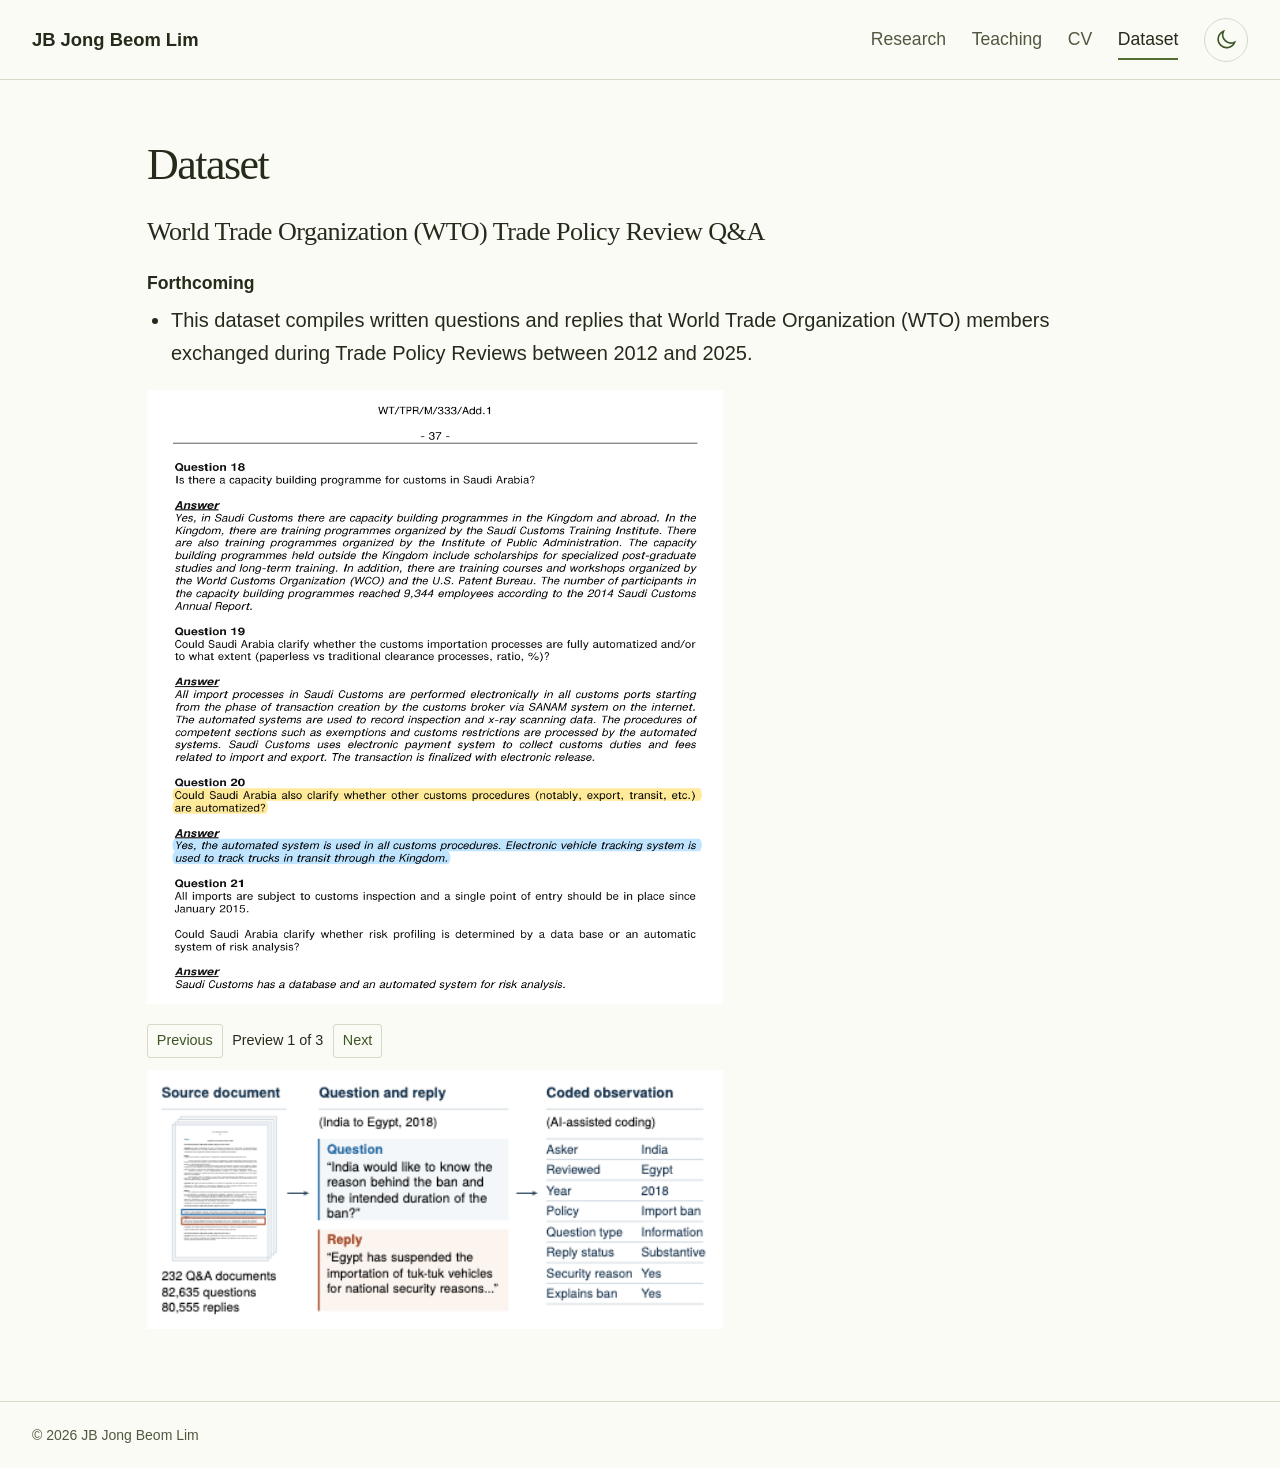
==== dataset.html @ 13c72afa "Publish updated academic website" ====
<!doctype html>
<html lang="en">
<head>
  <meta charset="utf-8">
  <meta name="viewport" content="width=device-width, initial-scale=1">
  <meta name="description" content="World Trade Organization (WTO) Trade Policy Review Q&amp;A, 2012–2025. A dataset by JB Jong Beom Lim.">
  <title>Dataset | JB Jong Beom Lim</title>
  <link rel="stylesheet" href="assets/style.css?v=c43c49ee652e">
  <link rel="icon" href="assets/favicon.svg" type="image/svg+xml">
  <script src="assets/site.js?v=20261109-dataset-carousel" defer></script>
</head>
<body>
  <a class="skip-link" href="#main">Skip to content</a>
  <header class="masthead"><div class="masthead-inner">
    <a class="site-name" href="index.html">JB Jong Beom Lim</a>
    <nav aria-label="Main navigation">
      <a href="research.html">Research</a>
      <a href="teaching.html">Teaching</a>
      <a href="files/cv.pdf" data-cv download="JB-Jong-Beom-Lim-CV.pdf">CV</a>
      <a href="dataset.html" aria-current="page">Dataset</a>
      <button type="button" class="theme-toggle" data-theme-toggle aria-label="Dark mode" aria-pressed="false" hidden>
        <svg class="theme-moon" viewBox="0 0 24 24" fill="none" stroke="currentColor" stroke-width="1.7" aria-hidden="true"><path d="M20.7 15A8.8 8.8 0 0 1 9 3.3 9 9 0 1 0 20.7 15Z"/></svg>
        <svg class="theme-sun" viewBox="0 0 24 24" fill="none" stroke="currentColor" stroke-width="1.7" stroke-linecap="round" aria-hidden="true"><circle cx="12" cy="12" r="4"/><path d="M12 2v2m0 16v2M2 12h2m16 0h2M5 5l1.5 1.5m11 11L19 19M5 19l1.5-1.5m11-11L19 5"/></svg>
      </button>
    </nav>
  </div></header>
  <div class="layout layout-content-only">
    <main id="main" class="content">
      <h1 id="dataset-heading">Dataset</h1>
      <article class="project dataset-project" id="wto-tpr-qa">
        <h2>World Trade Organization (WTO) Trade Policy Review Q&amp;A</h2>
        <p class="project-label"><strong>Forthcoming</strong></p>
        <ul class="dataset-description">
          <li>This dataset compiles written questions and replies that World Trade Organization (WTO) members exchanged during Trade Policy Reviews between 2012 and 2025.</li>
        </ul>
        <div class="dataset-gallery">
          <figure class="dataset-preview dataset-source">
            <a href="assets/wto-tpr-qa-preview.png">
              <img src="assets/wto-tpr-qa-preview.png" alt="Highlighted question and reply on customs automation from Saudi Arabia’s 2016 World Trade Organization (WTO) Trade Policy Review. Open the full-size image." width="998" height="1065" loading="lazy">
            </a>
          </figure>
          <div class="dataset-carousel" role="group" aria-label="Additional dataset previews" data-dataset-carousel>
            <div class="dataset-controls" data-preview-controls hidden>
              <button type="button" data-preview-previous>Previous</button>
              <span data-preview-position aria-live="polite"></span>
              <button type="button" data-preview-next>Next</button>
            </div>
            <figure class="dataset-preview">
              <a href="assets/wto-tpr-workflow.png">
                <img src="assets/wto-tpr-workflow.png" alt="Diagram showing an exchange between India and Egypt coded from a WTO source document." loading="lazy">
              </a>
            </figure>
            <figure class="dataset-preview">
              <a href="assets/wto-tpr-dashboard.png?v=6365d7401c93">
                <img src="assets/wto-tpr-dashboard.png?v=6365d7401c93" alt="Prototype dashboard with dataset totals and a chart of questions by year." loading="lazy">
              </a>
            </figure>
            <figure class="dataset-preview">
              <a href="assets/wto-tpr-explorer.jpg">
                <img src="assets/wto-tpr-explorer.jpg" alt="Prototype explorer with search, filters, and a table of WTO questions and reply status." width="1265" height="712" loading="lazy">
              </a>
            </figure>
          </div>
        </div>
      </article>
      <p id="cv-notice" class="notice" data-notice role="status" aria-live="polite"></p>
    </main>
  </div>
  <footer class="footer"><div>© 2026 JB Jong Beom Lim</div></footer>
</body>
</html>
---- assets/style.css ----
/* Shared styling for all pages. Change these variables to customize the palette. */
:root {
  --ink: #252b1b;
  --muted: #505840;
  --link: #3e5525;
  --accent: #556d32;
  --line: #d5dac8;
  --panel: #e8eddb;
  --paper: #fafbf5;
  --serif: Georgia, "Times New Roman", serif;
  --sans: -apple-system, BlinkMacSystemFont, "Segoe UI", Helvetica, Arial, sans-serif;
}
* { box-sizing: border-box; }
html { color-scheme: light; scroll-behavior: smooth; }
html[data-theme="dark"] {
  color-scheme: dark;
  --ink: #eef2e2;
  --muted: #c1caad;
  --link: #c3dc8c;
  --accent: #dcecae;
  --line: #566047;
  --panel: #303923;
  --paper: #1c2418;
}
body { margin: 0; color: var(--ink); background: var(--paper); font: 1.25rem/1.65 var(--sans); -webkit-font-smoothing: antialiased; }
a { color: var(--link); text-decoration-thickness: 1px; text-underline-offset: .2em; }
a:hover { color: var(--accent); }
a:focus-visible, summary:focus-visible, .theme-toggle:focus-visible { outline: 3px solid var(--link); outline-offset: 5px; border-radius: 2px; }
p { margin: 0 0 1.25rem; }
h1, h2, h3 { color: var(--ink); }
h1 { margin: -.15rem 0 1.5rem; font: 400 2.75rem/1.2 var(--serif); letter-spacing: -.035em; }
h2 { margin: 0 0 1.25rem; font: 400 1.75rem/1.3 var(--serif); letter-spacing: -.02em; }
h3 { margin: 0 0 .45rem; font: 600 1.25rem/1.45 var(--sans); }
.skip-link { position: absolute; z-index: 5; left: 1rem; top: -5rem; padding: .5rem 1rem; background: var(--paper); }
.skip-link:focus { top: 1rem; }
.masthead { border-bottom: 1px solid var(--line); }
.masthead-inner { max-width: 1280px; margin: auto; padding: 1.1rem 2rem; display: flex; justify-content: space-between; align-items: center; gap: 2rem; }
.site-name { color: var(--ink); text-decoration: none; font: 600 1.15rem/1.4 var(--sans); }
nav { display: flex; flex-wrap: wrap; align-items: center; gap: .65rem 1.6rem; }
nav a { color: var(--muted); text-decoration: none; padding: .25rem 0; font-size: 1.1rem; }
nav a[aria-current="page"] { color: var(--ink); box-shadow: 0 2px 0 var(--accent); }
.theme-toggle { border: 1px solid var(--line); border-radius: 50%; width: 2.75rem; height: 2.75rem; padding: .6rem; background: var(--paper); color: var(--link); cursor: pointer; }
.theme-toggle svg { display: block; width: 100%; height: 100%; }
.theme-toggle[aria-pressed="true"] { background: var(--panel); }
.theme-toggle[aria-pressed="false"] .theme-sun,
.theme-toggle[aria-pressed="true"] .theme-moon { display: none; }
.layout { max-width: 1280px; margin: auto; padding: 3.8rem 2rem 4.5rem; display: grid; grid-template-columns: 252px minmax(0, 1fr); column-gap: 3rem; min-height: calc(100vh - 151px); }
.layout-content-only { display: block; max-width: 1050px; }
.layout-research { max-width: 1280px; }
.layout-content-only .notice:empty { display: none; }
.profile { align-self: start; }
.monogram, .portrait { width: 252px; display: block; margin-bottom: 1.6rem; border-radius: 3px; }
.monogram { height: 258px; display: grid; place-items: center; background: var(--panel); color: var(--link); font: 400 4.5rem/1 var(--serif); letter-spacing: -.05em; }
.portrait { height: auto; }
.profile-name { display: block; color: var(--ink); font: 600 1.25rem/1.4 var(--sans); text-decoration: none; margin-bottom: .6rem; }
.profile-role, .profile-affiliation { color: var(--muted); font-size: 1.05rem; line-height: 1.6; margin: 0; }
.profile-links { border-top: 1px solid var(--line); margin-top: 1.4rem; padding-top: 1rem; display: grid; gap: .5rem; font-size: 1.05rem; }
.profile-links a { text-decoration: none; display: inline-flex; align-items: center; gap: .6rem; }
.icon { width: 18px; height: 18px; flex-shrink: 0; }
.notice { color: var(--muted); font-size: .875rem; margin-top: .65rem; }
.content { min-width: 0; }
.intro { font-size: 1.375rem; }
.teaching-content { font: 1.375rem/1.7 var(--sans); }
.teaching-content > h1 { font: 600 1.875rem/1.4 var(--sans); letter-spacing: 0; margin-bottom: 1.5rem; }
.teaching-entry { margin-bottom: 1.8rem; }
.teaching-entry h2 { font: inherit; font-weight: 600; letter-spacing: 0; margin: 0 0 .45rem; }
.teaching-entry p { margin: .25rem 0; }
.section { margin-top: 2.8rem; }
.section-heading { display: flex; flex-wrap: wrap; align-items: baseline; justify-content: space-between; gap: .35rem 1rem; margin-bottom: 1rem; }
.section-heading h2 { margin: 0; }
.small-link { font-size: 1.1rem; white-space: nowrap; text-decoration: none; }
.interest-list > div { padding: 1.2rem 0; border-bottom: 1px solid var(--line); }
.interest-list p { color: var(--muted); margin: 0; }
.contact p { margin-bottom: 0; }
.education-list { list-style: none; margin: 0; padding: 0; font-size: 1.0625rem; }
.education-list li + li { margin-top: .35rem; }
@media (min-width: 1200px) {
  .layout-home { max-width: 1360px; padding-right: 1rem; }
}
@media (min-width: 1312px) {
  .education-list { font-size: 1.125rem; }
}
.project-list, .recognition-list, .writings-list { margin: 0; padding-inline-start: 1.5rem; }
.project-list > li::marker { font-weight: 600; }
.project + .project, .research-preview + .research-preview { margin-top: 1.5rem; }
.project-label, .recognition-list { font-size: 1.1rem; margin-bottom: .35rem; }
.writings-list li + li { margin-top: .5rem; }
.project h4 { color: var(--ink); font: 600 1.28rem/1.45 var(--sans); margin: 0 0 .4rem; }
.coauthors { font-weight: 400; }
.theme-heading { color: var(--link); font: 700 1.4rem/1.4 var(--sans); margin: 0 0 1.25rem; letter-spacing: -.02em; }
.updates { padding-left: 1.25rem; }
.updates li { padding-left: .2rem; margin-bottom: .65rem; }
.research-preview h3 a { text-decoration: none; }
.project > p:not(.project-label) { margin-bottom: .75rem; }
.dataset-project { container-type: inline-size; }
.dataset-project > h2 { font-size: clamp(1rem, 2.65cqi, 1.75rem); }
.dataset-gallery {
  display: grid;
  gap: 1.25rem;
  max-width: 43rem;
  margin-top: 1.25rem;
}
.dataset-description { margin: 0; padding-inline-start: 1.5rem; }
.dataset-preview { margin: 0; }
.dataset-preview a { display: block; max-width: 36rem; }
.dataset-preview img { display: block; width: 100%; height: auto; }
.dataset-carousel .dataset-preview + .dataset-preview { margin-top: 1.25rem; }
.dataset-controls:not([hidden]) {
  display: flex;
  flex-wrap: wrap;
  align-items: center;
  gap: .6rem;
  margin-bottom: .75rem;
  font-size: .9rem;
}
.dataset-controls button {
  padding: .25rem .55rem;
  border: 1px solid var(--line);
  border-radius: 3px;
  background: var(--paper);
  color: var(--link);
  font: inherit;
  cursor: pointer;
}
.dataset-carousel .dataset-preview[hidden] + .dataset-preview { margin-top: 0; }
details { margin-top: .5rem; }
summary { color: var(--link); cursor: pointer; width: fit-content; font-size: 1.1rem; padding: .25rem 0; }
.abstract { border-left: 2px solid var(--line); padding: .5rem 0 .1rem 1.2rem; margin: .6rem 0; }
.abstract p { margin-bottom: .4rem; }
.cv-entry { padding: 1rem 0; border-bottom: 1px solid var(--line); }
.cv-entry:first-of-type { padding-top: 0; }
.cv-entry p { margin: .15rem 0; }
.button-link { display: inline-block; border: 1px solid var(--link); padding: .45rem 1rem; text-decoration: none; border-radius: 3px; }
.footer { border-top: 1px solid var(--line); color: var(--muted); font-size: .875rem; }
.footer > div { max-width: 1280px; margin: auto; padding: 1.35rem 2rem; }
@media (max-width: 900px) {
  .layout { column-gap: 2.5rem; grid-template-columns: 220px minmax(0, 1fr); }
  .monogram, .portrait { width: 220px; }
  .monogram { height: 225px; }
}
@media (max-width: 700px) {
  .masthead-inner { padding: 1rem 1.3rem; gap: 1rem; flex-wrap: wrap; }
  nav { gap: .65rem 1.2rem; }
  .layout { display: block; padding: 2rem 1.3rem 3rem; }
  .profile { display: grid; grid-template-columns: 116px minmax(0, 1fr); column-gap: 1rem; margin-bottom: 2.5rem; padding-bottom: 1.6rem; border-bottom: 1px solid var(--line); }
  .monogram, .portrait { grid-column: 1; grid-row: 1 / 4; width: 116px; margin: 0; font-size: 2.4rem; }
  .monogram { height: 116px; }
  .profile-name { grid-column: 2; margin: 0 0 .15rem; }
  .profile-role, .profile-affiliation { grid-column: 2; }
  .profile-links { grid-column: 1 / -1; display: flex; flex-wrap: wrap; gap: .5rem 1.5rem; border: 0; margin-top: 1rem; padding: 0; }
  h1 { font-size: 2.3rem; }
  .footer > div { padding: 1.2rem 1.3rem; }
}
@media (max-width: 360px) {
  .masthead-inner { flex-wrap: wrap; }
  .profile { grid-template-columns: 92px minmax(0, 1fr); }
  .monogram, .portrait { width: 92px; }
  .monogram { height: 92px; }
}
@media (prefers-reduced-motion: reduce) { html { scroll-behavior: auto; } }
@media print {
  .masthead, .profile, .footer { display: none; }
  .layout { display: block; padding: 0; min-height: 0; }
  .content { max-width: none; }
  html[data-theme="dark"] { color-scheme: light; --ink: #000; --muted: #444; --link: #3e5525; --accent: #556d32; --paper: #fff; --line: #ccc; }
}

.teaching-list { padding-left: 1.25rem; }
.teaching-entry > ul { padding-left: 1.4rem; margin-top: .35rem; list-style-type: circle; }
.teaching-entry > ul > li { margin: .25rem 0; }
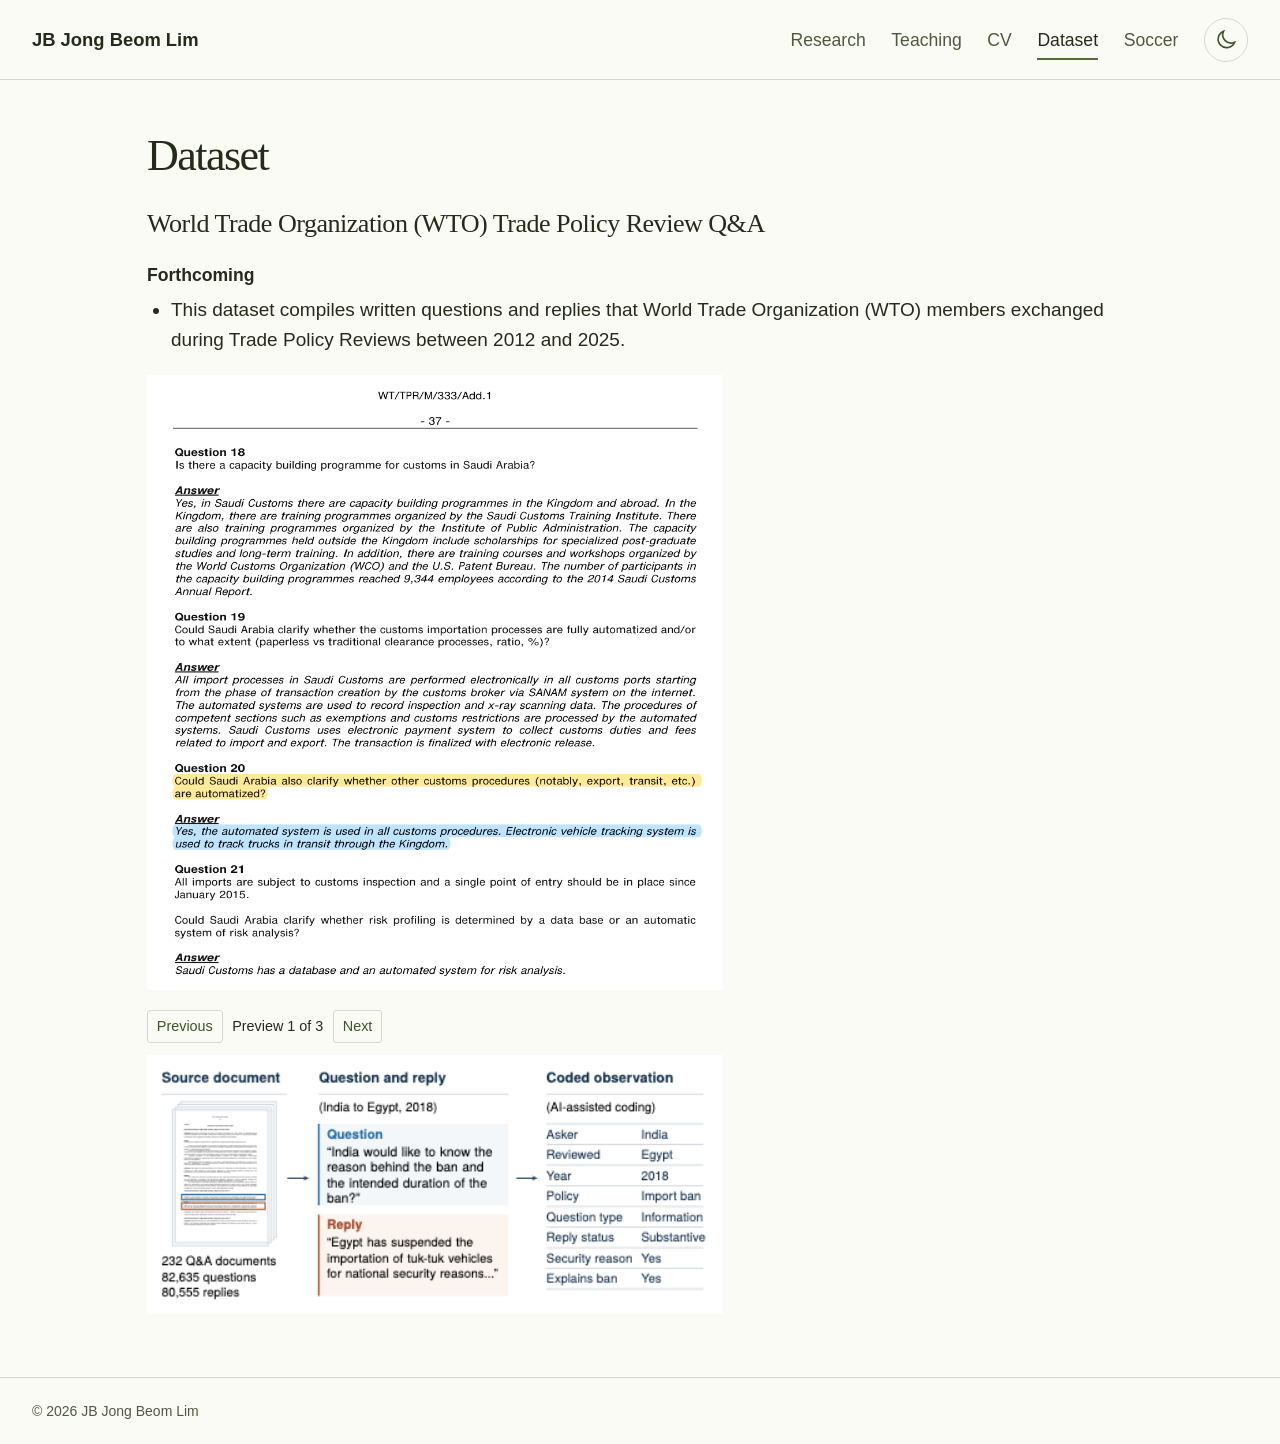
==== commit 23b46321: "Publish Soccer page and site navigation" ====
--- a/dataset.html
+++ b/dataset.html
@@ -5,7 +5,7 @@
   <meta name="viewport" content="width=device-width, initial-scale=1">
   <meta name="description" content="World Trade Organization (WTO) Trade Policy Review Q&amp;A, 2012–2025. A dataset by JB Jong Beom Lim.">
   <title>Dataset | JB Jong Beom Lim</title>
-  <link rel="stylesheet" href="assets/style.css?v=c43c49ee652e">
+  <link rel="stylesheet" href="assets/style.css?v=6019724e419f">
   <link rel="icon" href="assets/favicon.svg" type="image/svg+xml">
   <script src="assets/site.js?v=20261109-dataset-carousel" defer></script>
 </head>
@@ -18,6 +18,7 @@
       <a href="teaching.html">Teaching</a>
       <a href="files/cv.pdf" data-cv download="JB-Jong-Beom-Lim-CV.pdf">CV</a>
       <a href="dataset.html" aria-current="page">Dataset</a>
+      <a href="soccer.html">Soccer</a>
       <button type="button" class="theme-toggle" data-theme-toggle aria-label="Dark mode" aria-pressed="false" hidden>
         <svg class="theme-moon" viewBox="0 0 24 24" fill="none" stroke="currentColor" stroke-width="1.7" aria-hidden="true"><path d="M20.7 15A8.8 8.8 0 0 1 9 3.3 9 9 0 1 0 20.7 15Z"/></svg>
         <svg class="theme-sun" viewBox="0 0 24 24" fill="none" stroke="currentColor" stroke-width="1.7" stroke-linecap="round" aria-hidden="true"><circle cx="12" cy="12" r="4"/><path d="M12 2v2m0 16v2M2 12h2m16 0h2M5 5l1.5 1.5m11 11L19 19M5 19l1.5-1.5m11-11L19 5"/></svg>
--- a/assets/style.css
+++ b/assets/style.css
@@ -22,7 +22,7 @@
   --panel: #303923;
   --paper: #1c2418;
 }
-body { margin: 0; color: var(--ink); background: var(--paper); font: 1.25rem/1.65 var(--sans); -webkit-font-smoothing: antialiased; }
+body { margin: 0; color: var(--ink); background: var(--paper); font: 1.1875rem/1.6 var(--sans); -webkit-font-smoothing: antialiased; }
 a { color: var(--link); text-decoration-thickness: 1px; text-underline-offset: .2em; }
 a:hover { color: var(--accent); }
 a:focus-visible, summary:focus-visible, .theme-toggle:focus-visible { outline: 3px solid var(--link); outline-offset: 5px; border-radius: 2px; }
@@ -38,15 +38,16 @@
 .site-name { color: var(--ink); text-decoration: none; font: 600 1.15rem/1.4 var(--sans); }
 nav { display: flex; flex-wrap: wrap; align-items: center; gap: .65rem 1.6rem; }
 nav a { color: var(--muted); text-decoration: none; padding: .25rem 0; font-size: 1.1rem; }
+.soccer-ball { width: 1em; height: 1em; vertical-align: -.15em; }
 nav a[aria-current="page"] { color: var(--ink); box-shadow: 0 2px 0 var(--accent); }
 .theme-toggle { border: 1px solid var(--line); border-radius: 50%; width: 2.75rem; height: 2.75rem; padding: .6rem; background: var(--paper); color: var(--link); cursor: pointer; }
 .theme-toggle svg { display: block; width: 100%; height: 100%; }
 .theme-toggle[aria-pressed="true"] { background: var(--panel); }
 .theme-toggle[aria-pressed="false"] .theme-sun,
 .theme-toggle[aria-pressed="true"] .theme-moon { display: none; }
-.layout { max-width: 1280px; margin: auto; padding: 3.8rem 2rem 4.5rem; display: grid; grid-template-columns: 252px minmax(0, 1fr); column-gap: 3rem; min-height: calc(100vh - 151px); }
+.layout { max-width: 1280px; margin: auto; padding: 3.25rem 2rem 4rem; display: grid; grid-template-columns: 252px minmax(0, 1fr); column-gap: 2.5rem; min-height: calc(100vh - 151px); }
 .layout-content-only { display: block; max-width: 1050px; }
-.layout-research { max-width: 1280px; }
+.layout-research, .layout-teaching { max-width: 1280px; }
 .layout-content-only .notice:empty { display: none; }
 .profile { align-self: start; }
 .monogram, .portrait { width: 252px; display: block; margin-bottom: 1.6rem; border-radius: 3px; }
@@ -59,37 +60,55 @@
 .icon { width: 18px; height: 18px; flex-shrink: 0; }
 .notice { color: var(--muted); font-size: .875rem; margin-top: .65rem; }
 .content { min-width: 0; }
-.intro { font-size: 1.375rem; }
-.teaching-content { font: 1.375rem/1.7 var(--sans); }
+.intro { font-size: 1.25rem; }
+.layout-research .intro { font-size: 1.1875rem; }
+.teaching-content { font: 1.25rem/1.6 var(--sans); }
 .teaching-content > h1 { font: 600 1.875rem/1.4 var(--sans); letter-spacing: 0; margin-bottom: 1.5rem; }
 .teaching-entry { margin-bottom: 1.8rem; }
 .teaching-entry h2 { font: inherit; font-weight: 600; letter-spacing: 0; margin: 0 0 .45rem; }
 .teaching-entry p { margin: .25rem 0; }
-.section { margin-top: 2.8rem; }
+.section { margin-top: 2.4rem; }
 .section-heading { display: flex; flex-wrap: wrap; align-items: baseline; justify-content: space-between; gap: .35rem 1rem; margin-bottom: 1rem; }
 .section-heading h2 { margin: 0; }
 .small-link { font-size: 1.1rem; white-space: nowrap; text-decoration: none; }
 .interest-list > div { padding: 1.2rem 0; border-bottom: 1px solid var(--line); }
 .interest-list p { color: var(--muted); margin: 0; }
 .contact p { margin-bottom: 0; }
-.education-list { list-style: none; margin: 0; padding: 0; font-size: 1.0625rem; }
+.education-list, .research-preview h3 { font-size: 1.0625rem; }
 .education-list li + li { margin-top: .35rem; }
 @media (min-width: 1200px) {
   .layout-home { max-width: 1360px; padding-right: 1rem; }
 }
 @media (min-width: 1312px) {
-  .education-list { font-size: 1.125rem; }
-}
-.project-list, .recognition-list, .writings-list { margin: 0; padding-inline-start: 1.5rem; }
+  .education-list, .research-preview h3 { font-size: 1.125rem; }
+}
+.education-list, .project-list, .recognition-list, .writings-list { margin: 0; padding-inline-start: 1.5rem; }
 .project-list > li::marker { font-weight: 600; }
-.project + .project, .research-preview + .research-preview { margin-top: 1.5rem; }
+.project + .project { margin-top: 1.5rem; }
 .project-label, .recognition-list { font-size: 1.1rem; margin-bottom: .35rem; }
 .writings-list li + li { margin-top: .5rem; }
 .project h4 { color: var(--ink); font: 600 1.28rem/1.45 var(--sans); margin: 0 0 .4rem; }
 .coauthors { font-weight: 400; }
 .theme-heading { color: var(--link); font: 700 1.4rem/1.4 var(--sans); margin: 0 0 1.25rem; letter-spacing: -.02em; }
+.research-work > h2 { font-size: 1.875rem; }
+.research-work .theme-heading { font-size: 1.5rem; }
+.research-work .project h4 { font-size: 1.25rem; }
+.research-work .project-label,
+.research-work .recognition-list,
+.research-work summary { font-size: 1.1rem; }
+@media (min-width: 701px) {
+  .layout-research .intro, .teaching-content > p { max-width: 78ch; }
+  .teaching-content > h1 { font: 400 1.875rem/1.3 var(--serif); letter-spacing: -.02em; }
+  .teaching-list { margin-block: 0; }
+  .teaching-entry { margin-bottom: 1.4rem; }
+}
+@media (min-width: 1100px) {
+  .layout-research, .layout-teaching { padding-inline: 1.25rem; }
+}
 .updates { padding-left: 1.25rem; }
 .updates li { padding-left: .2rem; margin-bottom: .65rem; }
+.research-preview + .research-preview { margin-top: .45rem; }
+.research-preview h3 { margin: 0; }
 .research-preview h3 a { text-decoration: none; }
 .project > p:not(.project-label) { margin-bottom: .75rem; }
 .dataset-project { container-type: inline-size; }
@@ -139,20 +158,44 @@
   .monogram { height: 225px; }
 }
 @media (max-width: 700px) {
-  .masthead-inner { padding: 1rem 1.3rem; gap: 1rem; flex-wrap: wrap; }
-  nav { gap: .65rem 1.2rem; }
-  .layout { display: block; padding: 2rem 1.3rem 3rem; }
+  body { font-size: 1.0625rem; line-height: 1.55; }
+  .masthead-inner { position: relative; padding: .75rem 1rem; gap: .35rem; flex-direction: column; align-items: stretch; }
+  .site-name { display: flex; align-items: center; min-height: 2.75rem; margin-inline-end: 3.25rem; }
+  .masthead nav { gap: .25rem .5rem; justify-content: space-between; }
+  .masthead nav a { display: inline-flex; align-items: center; min-height: 2.75rem; font-size: 1rem; }
+  .theme-toggle { position: absolute; inset-block-start: .75rem; inset-inline-end: 1rem; }
+  .layout { display: block; padding: 1.5rem 1rem 2.5rem; }
+  .content { overflow-wrap: anywhere; }
+  .intro, .layout-research .intro, .teaching-content { font-size: 1.0625rem; line-height: 1.55; }
+  .intro, .teaching-content > p { margin-bottom: 1rem; }
+  .section { margin-top: 2rem; }
+  .layout-content-only .section { margin-top: 1.5rem; }
+  .layout-content-only h1, .layout-research h2, .teaching-content > h1 { font: 400 1.5rem/1.3 var(--serif); letter-spacing: -.02em; margin-bottom: .8rem; }
+  .research-work .theme-heading { font-size: 1.1875rem; margin-bottom: .65rem; }
+  .research-work .project h4, .teaching-content .teaching-entry h2, .dataset-project > h2 { font: 600 1.0625rem/1.45 var(--sans); letter-spacing: 0; margin-bottom: .4rem; }
+  .project + .project { margin-top: 1rem; }
+  .teaching-list { margin-block: 0; }
+  .teaching-entry { margin-bottom: .8rem; }
+  .teaching-entry > ul { margin-bottom: 0; }
+  .dataset-project > h2 { font-size: 1.125rem; }
+  .research-work .project-label, .research-work .recognition-list, .dataset-description { font-size: 1rem; }
+  summary, .dataset-controls button { min-height: 2.75rem; }
+  summary { padding-block: .45rem; }
+  .research-work summary { font-size: 1rem; }
+  .dataset-gallery { grid-template-columns: minmax(0, 1fr); gap: .75rem; margin-top: .75rem; }
   .profile { display: grid; grid-template-columns: 116px minmax(0, 1fr); column-gap: 1rem; margin-bottom: 2.5rem; padding-bottom: 1.6rem; border-bottom: 1px solid var(--line); }
   .monogram, .portrait { grid-column: 1; grid-row: 1 / 4; width: 116px; margin: 0; font-size: 2.4rem; }
   .monogram { height: 116px; }
   .profile-name { grid-column: 2; margin: 0 0 .15rem; }
   .profile-role, .profile-affiliation { grid-column: 2; }
   .profile-links { grid-column: 1 / -1; display: flex; flex-wrap: wrap; gap: .5rem 1.5rem; border: 0; margin-top: 1rem; padding: 0; }
-  h1 { font-size: 2.3rem; }
   .footer > div { padding: 1.2rem 1.3rem; }
 }
 @media (max-width: 360px) {
-  .masthead-inner { flex-wrap: wrap; }
+  .masthead-inner { padding-inline: .5rem; }
+  .theme-toggle { inset-inline-end: .5rem; }
+  .masthead nav { column-gap: .125rem; }
+  .masthead nav a { font-size: .875rem; }
   .profile { grid-template-columns: 92px minmax(0, 1fr); }
   .monogram, .portrait { width: 92px; }
   .monogram { height: 92px; }
@@ -168,3 +211,41 @@
 .teaching-list { padding-left: 1.25rem; }
 .teaching-entry > ul { padding-left: 1.4rem; margin-top: .35rem; list-style-type: circle; }
 .teaching-entry > ul > li { margin: .25rem 0; }
+
+/* Soccer photo gallery. */
+.soccer-gallery {
+  display: grid;
+  grid-template-columns: repeat(2, minmax(0, 1fr));
+  gap: .75rem;
+  list-style: none;
+  margin: 0;
+  padding: 0;
+}
+.soccer-gallery img {
+  display: block;
+  width: 100%;
+  height: auto;
+  aspect-ratio: 1;
+  object-fit: cover;
+  border-radius: 3px;
+}
+.soccer-gallery figure { position: relative; margin: 0; }
+.soccer-gallery figure:focus-visible { outline: 2px solid var(--link); outline-offset: 2px; }
+.soccer-gallery figcaption { padding: .35rem .5rem; font-size: .875rem; line-height: 1.35; }
+@media (hover: hover) {
+  .soccer-gallery figcaption {
+    position: absolute;
+    inset: auto 0 0;
+    border-radius: 0 0 3px 3px;
+    background: rgb(0 0 0 / .8);
+    color: #fff;
+    opacity: 0;
+  }
+  .soccer-gallery figure:hover figcaption,
+  .soccer-gallery figure:focus-visible figcaption { opacity: 1; }
+}
+.soccer-photo-team img { object-fit: contain; }
+.soccer-photo-low img { object-position: center 80%; }
+@media (min-width: 701px) {
+  .soccer-gallery { grid-template-columns: repeat(3, minmax(0, 1fr)); }
+}
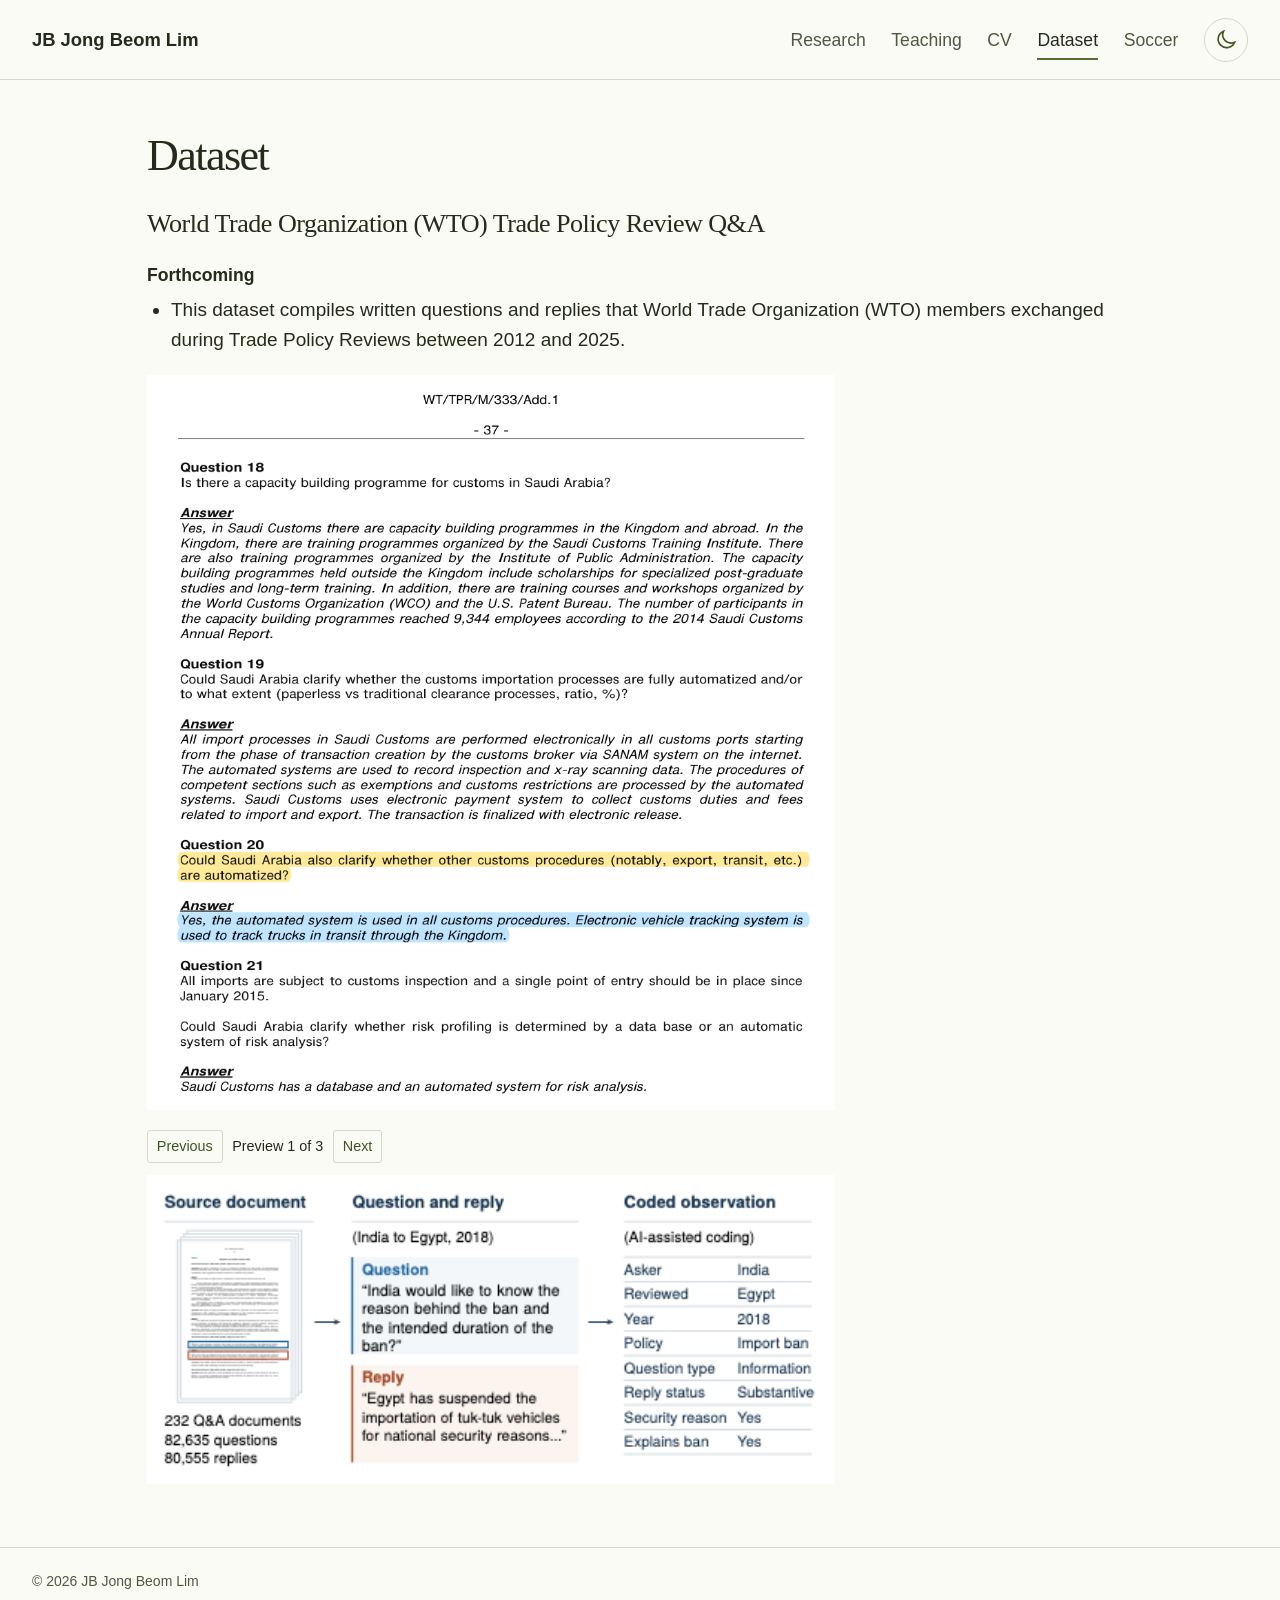
==== commit 6420fbdd: "Restore soccer still and disable photo opening and dragging" ====
--- a/dataset.html
+++ b/dataset.html
@@ -8,6 +8,8 @@
   <link rel="stylesheet" href="assets/style.css?v=6019724e419f">
   <link rel="icon" href="assets/favicon.svg" type="image/svg+xml">
   <script src="assets/site.js?v=20261109-dataset-carousel" defer></script>
+  <style>img { -webkit-touch-callout: none; -webkit-user-select: none; user-select: none; }</style>
+  <script src="photo-controls.js?v=20261119" defer></script>
 </head>
 <body>
   <a class="skip-link" href="#main">Skip to content</a>
@@ -36,9 +38,7 @@
         </ul>
         <div class="dataset-gallery">
           <figure class="dataset-preview dataset-source">
-            <a href="assets/wto-tpr-qa-preview.png">
-              <img src="assets/wto-tpr-qa-preview.png" alt="Highlighted question and reply on customs automation from Saudi Arabia’s 2016 World Trade Organization (WTO) Trade Policy Review. Open the full-size image." width="998" height="1065" loading="lazy">
-            </a>
+            <img draggable="false" src="assets/wto-tpr-qa-preview.png" alt="Highlighted question and reply on customs automation from Saudi Arabia’s 2016 World Trade Organization (WTO) Trade Policy Review." width="998" height="1065" loading="lazy">
           </figure>
           <div class="dataset-carousel" role="group" aria-label="Additional dataset previews" data-dataset-carousel>
             <div class="dataset-controls" data-preview-controls hidden>
@@ -47,19 +47,13 @@
               <button type="button" data-preview-next>Next</button>
             </div>
             <figure class="dataset-preview">
-              <a href="assets/wto-tpr-workflow.png">
-                <img src="assets/wto-tpr-workflow.png" alt="Diagram showing an exchange between India and Egypt coded from a WTO source document." loading="lazy">
-              </a>
+              <img draggable="false" src="assets/wto-tpr-workflow.png" alt="Diagram showing an exchange between India and Egypt coded from a WTO source document." loading="lazy">
             </figure>
             <figure class="dataset-preview">
-              <a href="assets/wto-tpr-dashboard.png?v=6365d7401c93">
-                <img src="assets/wto-tpr-dashboard.png?v=6365d7401c93" alt="Prototype dashboard with dataset totals and a chart of questions by year." loading="lazy">
-              </a>
+              <img draggable="false" src="assets/wto-tpr-dashboard.png?v=6365d7401c93" alt="Prototype dashboard with dataset totals and a chart of questions by year." loading="lazy">
             </figure>
             <figure class="dataset-preview">
-              <a href="assets/wto-tpr-explorer.jpg">
-                <img src="assets/wto-tpr-explorer.jpg" alt="Prototype explorer with search, filters, and a table of WTO questions and reply status." width="1265" height="712" loading="lazy">
-              </a>
+              <img draggable="false" src="assets/wto-tpr-explorer.jpg" alt="Prototype explorer with search, filters, and a table of WTO questions and reply status." width="1265" height="712" loading="lazy">
             </figure>
           </div>
         </div>
--- a/assets/style.css
+++ b/assets/style.css
@@ -231,18 +231,21 @@
 }
 .soccer-gallery figure { position: relative; margin: 0; }
 .soccer-gallery figure:focus-visible { outline: 2px solid var(--link); outline-offset: 2px; }
-.soccer-gallery figcaption { padding: .35rem .5rem; font-size: .875rem; line-height: 1.35; }
+.soccer-gallery figcaption {
+  position: absolute;
+  inset: auto 0 0;
+  padding: .35rem .5rem;
+  border-radius: 0 0 3px 3px;
+  background: rgb(0 0 0 / .8);
+  color: #fff;
+  font-size: .875rem;
+  line-height: 1.35;
+  opacity: 0;
+}
+.soccer-gallery figure[data-caption-open] figcaption,
+.soccer-gallery figure:focus-visible figcaption { opacity: 1; }
 @media (hover: hover) {
-  .soccer-gallery figcaption {
-    position: absolute;
-    inset: auto 0 0;
-    border-radius: 0 0 3px 3px;
-    background: rgb(0 0 0 / .8);
-    color: #fff;
-    opacity: 0;
-  }
-  .soccer-gallery figure:hover figcaption,
-  .soccer-gallery figure:focus-visible figcaption { opacity: 1; }
+  .soccer-gallery figure:hover figcaption { opacity: 1; }
 }
 .soccer-photo-team img { object-fit: contain; }
 .soccer-photo-low img { object-position: center 80%; }
